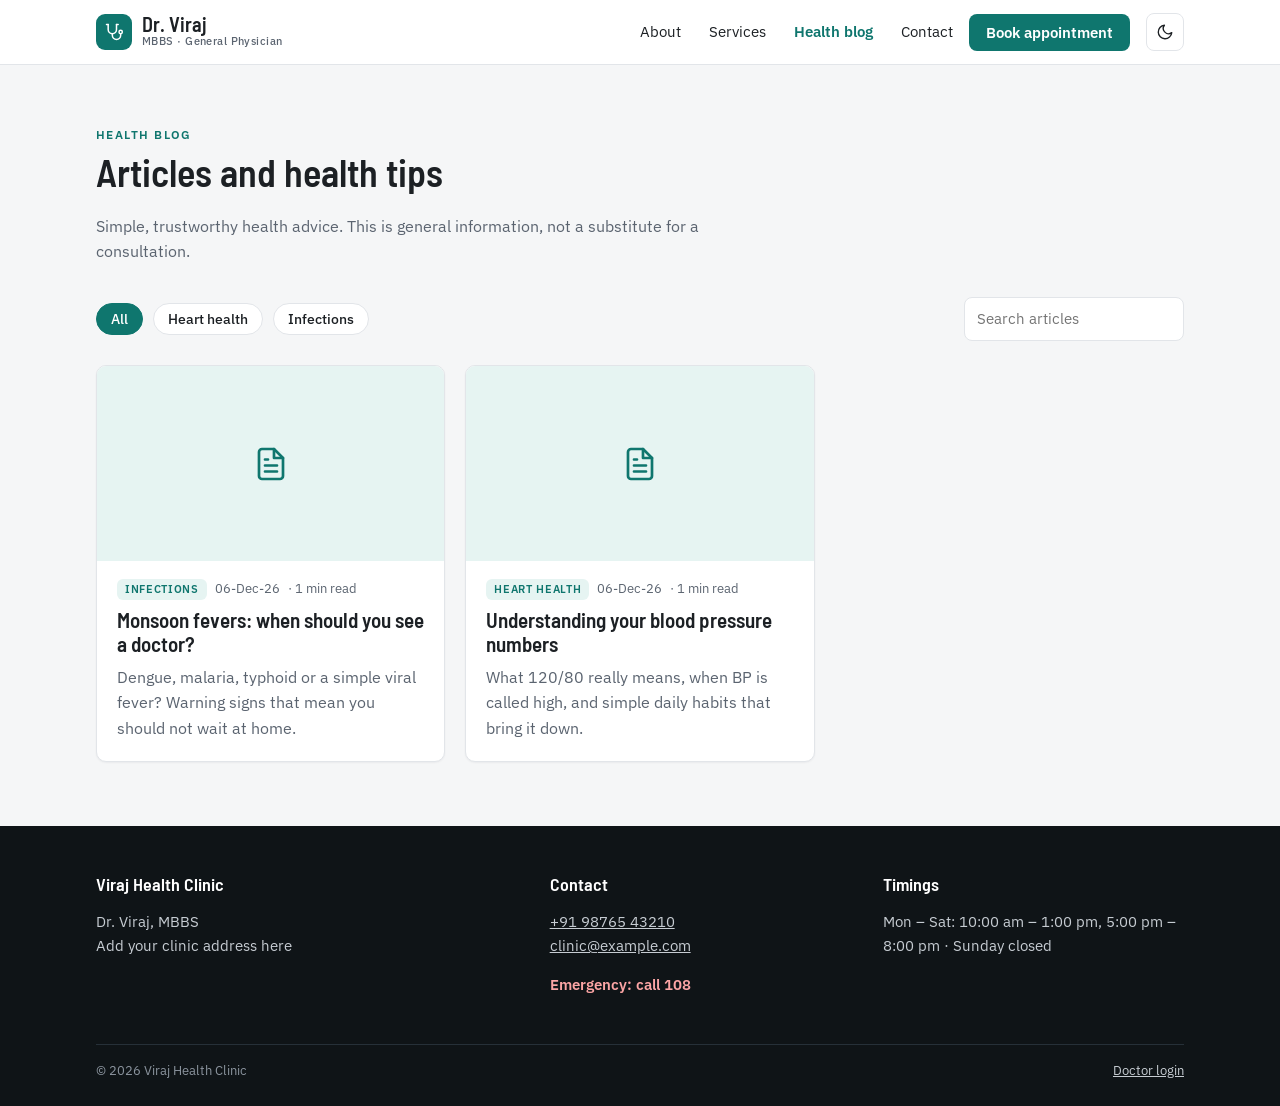
==== blog.html @ ebe46609 "Doctor website with appointment booking, health blog and dashboard Public site (home, services, book" ====
<!doctype html>
<html lang="en">
<head>
  <meta charset="utf-8">
  <meta name="viewport" content="width=device-width, initial-scale=1">
  <title>Health Blog</title>
  <meta name="description" content="Health articles written by your doctor.">
  <link rel="preconnect" href="https://fonts.googleapis.com">
  <link rel="preconnect" href="https://fonts.gstatic.com" crossorigin>
  <link href="https://fonts.googleapis.com/css2?family=Barlow+Semi+Condensed:wght@500;600;700&family=IBM+Plex+Mono:wght@400;500&family=IBM+Plex+Sans:wght@400;500;600&display=swap" rel="stylesheet">
  <link rel="stylesheet" href="assets/css/site.css">
  <link rel="icon" href="data:image/svg+xml,%3Csvg xmlns='http://www.w3.org/2000/svg' viewBox='0 0 32 32'%3E%3Crect width='32' height='32' rx='7' fill='%230f766e'/%3E%3Cpath d='M13 7h6v6h6v6h-6v6h-6v-6H7v-6h6z' fill='white'/%3E%3C/svg%3E">
</head>
<body>
  <header class="site-header">
    <div class="wrap">
      <a class="brand" href="index.html">
        <span class="brand-mark"><i data-icon="stethoscope" data-size="20"></i></span>
        <span class="brand-name"><span data-cfg="doctorName"></span><small><span data-cfg="qualification"></span> · <span data-cfg="role"></span></small></span>
      </a>
      <nav class="nav" id="nav">
        <a href="index.html#about">About</a>
        <a href="index.html#services">Services</a>
        <a href="blog.html" class="active">Health blog</a>
        <a href="index.html#contact">Contact</a>
        <a href="index.html#book" class="btn btn-primary" style="padding:10px 16px">Book appointment</a>
      </nav>
      <div class="header-actions">
        <button class="icon-btn theme-toggle" type="button" aria-label="Switch light or dark mode"><i data-icon="moon"></i></button>
        <button class="icon-btn menu-btn" type="button" aria-label="Open menu" aria-expanded="false" aria-controls="nav"><i data-icon="menu"></i></button>
      </div>
    </div>
  </header>

  <main id="blog-root">
    <section class="block" id="list-view">
      <div class="wrap">
        <div class="section-head">
          <div class="eyebrow">Health blog</div>
          <h2>Articles and health tips</h2>
          <p class="muted">Simple, trustworthy health advice. This is general information, not a substitute for a consultation.</p>
        </div>
        <div class="filters" id="cat-filters"></div>
        <div class="grid-3" id="all-posts"><div class="empty">Loading…</div></div>
      </div>
    </section>
    <article class="article" id="post-view" hidden></article>
  </main>

  <footer class="site-footer" id="contact">
    <div class="wrap">
      <div class="cols">
        <div>
          <h4 data-cfg="clinicName"></h4>
          <p><span data-cfg="doctorName"></span>, <span data-cfg="qualification"></span><br><span data-cfg="address"></span></p>
          <p id="map-link-wrap" hidden><a id="map-link" target="_blank" rel="noopener">Open in Google Maps</a></p>
        </div>
        <div>
          <h4>Contact</h4>
          <p><a data-cfg-tel="phone"></a><br><a data-cfg-mail="email"></a></p>
          <p class="emergency">Emergency: call 108</p>
        </div>
        <div>
          <h4>Timings</h4>
          <p data-cfg="hoursText"></p>
        </div>
      </div>
      <div class="bottom">
        <span>© <span id="year"></span> <span data-cfg="clinicName"></span></span>
        <a href="admin.html">Doctor login</a>
      </div>
    </div>
  </footer>

  <script src="config.js"></script>
  <script src="assets/js/icons.js"></script>
  <script src="assets/js/common.js"></script>
  <script src="assets/js/store.js"></script>
  <script src="assets/js/site.js"></script>
</body>
</html>
---- assets/css/site.css ----
/* ===== Public website ===== */
:root {
  --accent: #0f766e;
  --accent-strong: #0b5f58;
  --accent-soft: #e6f4f2;
  --on-accent: #ffffff;
  --bg: #f5f6f7;
  --surface: #ffffff;
  --text: #1c2024;
  --muted: #5b6470;
  --border: #e2e5e9;
  --green: #15803d; --green-soft: #e8f5ec;
  --red: #b42318; --red-soft: #fdecea;
  --amber: #b45309; --amber-soft: #fdf3e2;
  --shadow: 0 1px 2px rgba(16, 24, 40, .05);
  --radius: 10px;
  --f-head: "Barlow Semi Condensed", system-ui, sans-serif;
  --f-body: "IBM Plex Sans", system-ui, sans-serif;
  --f-mono: "IBM Plex Mono", ui-monospace, monospace;
  color-scheme: light;
}
@media (prefers-color-scheme: dark) {
  :root:not([data-theme="light"]) {
    --accent: #2bb3a3; --accent-strong: #4cc9b9; --accent-soft: #12302d; --on-accent: #06201d;
    --bg: #111417; --surface: #191d21; --text: #e8eaed; --muted: #9aa3ad; --border: #2a3036;
    --green: #4ade80; --green-soft: #13291b; --red: #f87171; --red-soft: #33191a; --amber: #fbbf24; --amber-soft: #33270f;
    --shadow: none; color-scheme: dark;
  }
}
:root[data-theme="dark"] {
  --accent: #2bb3a3; --accent-strong: #4cc9b9; --accent-soft: #12302d; --on-accent: #06201d;
  --bg: #111417; --surface: #191d21; --text: #e8eaed; --muted: #9aa3ad; --border: #2a3036;
  --green: #4ade80; --green-soft: #13291b; --red: #f87171; --red-soft: #33191a; --amber: #fbbf24; --amber-soft: #33270f;
  --shadow: none; color-scheme: dark;
}

* { box-sizing: border-box; }
html { scroll-behavior: smooth; }
body {
  margin: 0; background: var(--bg); color: var(--text);
  font: 16px/1.6 var(--f-body); -webkit-font-smoothing: antialiased; overflow-x: hidden;
}
h1, h2, h3, h4 { font-family: var(--f-head); line-height: 1.15; margin: 0 0 .5em; font-weight: 600; }
a { color: var(--accent); }
img { max-width: 100%; display: block; }
.wrap { max-width: 1120px; margin: 0 auto; padding: 0 16px; }
.eyebrow { font: 600 12px/1 var(--f-body); letter-spacing: .12em; text-transform: uppercase; color: var(--accent); margin-bottom: 10px; }
.muted { color: var(--muted); }
.mono { font-family: var(--f-mono); }

/* Header */
.site-header { position: sticky; top: 0; z-index: 30; background: color-mix(in srgb, var(--surface) 92%, transparent); backdrop-filter: blur(8px); border-bottom: 1px solid var(--border); }
.site-header .wrap { display: flex; align-items: center; gap: 16px; height: 64px; }
.brand { display: flex; align-items: center; gap: 10px; text-decoration: none; color: var(--text); min-width: 0; }
.brand-mark { width: 36px; height: 36px; border-radius: 9px; background: var(--accent); color: var(--on-accent); display: grid; place-items: center; flex: none; }
.brand-name { font: 600 20px/1 var(--f-head); white-space: nowrap; overflow: hidden; text-overflow: ellipsis; }
.brand-name small { display: block; font: 500 11px/1.4 var(--f-body); color: var(--muted); letter-spacing: .04em; }
.nav { margin-left: auto; display: flex; align-items: center; gap: 4px; }
.nav a { color: var(--text); text-decoration: none; padding: 8px 12px; border-radius: 8px; font-size: 15px; }
.nav a:hover { background: var(--accent-soft); color: var(--accent); }
.nav a.btn-primary, .nav a.btn-primary:hover { color: var(--on-accent); background: var(--accent); }
.nav a.active { color: var(--accent); font-weight: 600; }
.icon-btn { background: none; border: 1px solid var(--border); color: var(--text); width: 38px; height: 38px; border-radius: 8px; display: inline-grid; place-items: center; cursor: pointer; flex: none; }
.icon-btn:hover { border-color: var(--accent); color: var(--accent); }
.menu-btn { display: none; }

/* Buttons */
.btn { display: inline-flex; align-items: center; justify-content: center; gap: 8px; font: 600 15px/1 var(--f-body); padding: 12px 20px; border-radius: 8px; border: 1px solid transparent; cursor: pointer; text-decoration: none; transition: background .15s; }
.btn-primary { background: var(--accent); color: var(--on-accent); }
.btn-primary:hover { background: var(--accent-strong); }
.btn-ghost { background: var(--surface); color: var(--text); border-color: var(--border); }
.btn-ghost:hover { border-color: var(--accent); color: var(--accent); }
.btn:disabled { opacity: .6; cursor: not-allowed; }

/* Hero */
.hero { padding: 72px 0 56px; }
.hero .wrap { display: grid; grid-template-columns: 1.3fr 1fr; gap: 48px; align-items: center; }
.hero h1 { font-size: clamp(36px, 6vw, 58px); font-weight: 700; }
.hero h1 .deg { color: var(--accent); }
.hero p.lead { font-size: 18px; color: var(--muted); max-width: 540px; }
.hero-actions { display: flex; flex-wrap: wrap; gap: 12px; margin-top: 24px; }
.hero-card { background: var(--surface); border: 1px solid var(--border); border-radius: 14px; padding: 24px; box-shadow: var(--shadow); }
.hero-card h3 { font-size: 20px; }
.info-row { display: flex; gap: 12px; padding: 12px 0; border-top: 1px solid var(--border); }
.info-row:first-of-type { border-top: 0; }
.info-row svg { flex: none; color: var(--accent); margin-top: 3px; }
.info-row div { min-width: 0; overflow-wrap: anywhere; }
.info-row b { display: block; font-size: 13px; color: var(--muted); font-weight: 500; }

/* Sections */
section.block { padding: 64px 0; }
section.block.alt { background: var(--surface); border-top: 1px solid var(--border); border-bottom: 1px solid var(--border); }
.section-head { max-width: 640px; margin-bottom: 32px; }
.section-head h2 { font-size: clamp(28px, 4vw, 38px); }
.grid-3 { display: grid; grid-template-columns: repeat(3, 1fr); gap: 20px; }
.card { background: var(--surface); border: 1px solid var(--border); border-radius: var(--radius); padding: 22px; box-shadow: var(--shadow); }
.alt .card { background: var(--bg); }
.card h3 { font-size: 20px; }
.card p { margin: 0; color: var(--muted); }
.svc-icon { width: 40px; height: 40px; border-radius: 9px; background: var(--accent-soft); color: var(--accent); display: grid; place-items: center; margin-bottom: 14px; }
.about-grid { display: grid; grid-template-columns: 1fr 1.4fr; gap: 48px; align-items: start; }
.about-photo { aspect-ratio: 4/5; border-radius: 14px; background: linear-gradient(160deg, var(--accent-soft), var(--surface)); border: 1px solid var(--border); display: grid; place-items: center; color: var(--accent); }
.about-photo span { font: 700 72px/1 var(--f-head); }
.facts { display: flex; flex-wrap: wrap; gap: 10px; margin-top: 20px; }
.fact { border: 1px solid var(--border); border-radius: 999px; padding: 6px 14px; font-size: 14px; background: var(--surface); }

/* Blog cards */
.post-card { display: flex; flex-direction: column; text-decoration: none; color: inherit; padding: 0; overflow: hidden; transition: border-color .15s, transform .15s; }
.post-card:hover { border-color: var(--accent); transform: translateY(-2px); }
.post-cover { aspect-ratio: 16/9; background: var(--accent-soft); color: var(--accent); display: grid; place-items: center; overflow: hidden; }
.post-cover img { width: 100%; height: 100%; object-fit: cover; }
.post-body { padding: 18px 20px 20px; display: flex; flex-direction: column; gap: 8px; flex: 1; }
.post-body h3 { margin: 0; font-size: 21px; }
.post-meta { font-size: 13px; color: var(--muted); display: flex; gap: 8px; flex-wrap: wrap; align-items: center; }
.tag { display: inline-block; font: 600 11px/1 var(--f-body); letter-spacing: .06em; text-transform: uppercase; color: var(--accent); background: var(--accent-soft); padding: 5px 8px; border-radius: 6px; }
.empty { text-align: center; padding: 40px 16px; color: var(--muted); border: 1px dashed var(--border); border-radius: var(--radius); }

/* Booking form */
.book-grid { display: grid; grid-template-columns: 1fr 1.3fr; gap: 40px; align-items: start; }
.form { display: grid; grid-template-columns: 1fr 1fr; gap: 16px; }
.field { display: flex; flex-direction: column; gap: 6px; min-width: 0; }
.field.full { grid-column: 1 / -1; }
.field label { font-size: 14px; font-weight: 500; }
.field label .req { color: var(--red); }
.field input, .field select, .field textarea {
  font: inherit; font-size: 15px; color: var(--text); background: var(--surface);
  border: 1px solid var(--border); border-radius: 8px; padding: 10px 12px; width: 100%;
}
.field textarea { min-height: 90px; resize: vertical; }
.field input:focus, .field select:focus, .field textarea:focus { outline: 2px solid var(--accent); outline-offset: -1px; border-color: var(--accent); }
.slots { display: flex; flex-wrap: wrap; gap: 8px; }
.slot { font: 500 14px/1 var(--f-body); padding: 9px 12px; border: 1px solid var(--border); border-radius: 8px; background: var(--surface); color: var(--text); cursor: pointer; }
.slot:hover { border-color: var(--accent); }
.slot[aria-pressed="true"] { background: var(--accent); color: var(--on-accent); border-color: var(--accent); }
.slot:disabled { opacity: .4; cursor: not-allowed; text-decoration: line-through; }
.notice { display: flex; gap: 10px; align-items: flex-start; padding: 12px 14px; border-radius: 8px; font-size: 14px; }
.notice svg { flex: none; margin-top: 2px; }
.notice.ok { background: var(--green-soft); color: var(--green); }
.notice.err { background: var(--red-soft); color: var(--red); }
.notice.warn { background: var(--amber-soft); color: var(--amber); }
.steps { list-style: none; padding: 0; margin: 20px 0 0; display: grid; gap: 14px; }
.steps li { display: flex; gap: 12px; }
.steps .n { flex: none; width: 28px; height: 28px; border-radius: 50%; background: var(--accent-soft); color: var(--accent); display: grid; place-items: center; font: 700 14px/1 var(--f-head); }

/* Article */
.article { max-width: 760px; margin: 0 auto; padding: 48px 16px 64px; }
.article h1 { font-size: clamp(32px, 5vw, 46px); font-weight: 700; }
.article .cover { border-radius: 12px; margin: 24px 0; aspect-ratio: 16/9; object-fit: cover; width: 100%; }
.prose { font-size: 17.5px; line-height: 1.75; overflow-wrap: anywhere; }
.prose h2 { font-size: 28px; margin-top: 1.6em; }
.prose h3 { font-size: 23px; margin-top: 1.4em; }
.prose h4 { font-size: 19px; margin-top: 1.2em; }
.prose blockquote { margin: 1.4em 0; padding: 12px 18px; border-left: 4px solid var(--accent); background: var(--accent-soft); border-radius: 0 8px 8px 0; }
.prose code { font-family: var(--f-mono); font-size: .9em; background: var(--accent-soft); padding: 1px 5px; border-radius: 4px; }
.prose hr { border: 0; border-top: 1px solid var(--border); margin: 2em 0; }
.prose ul, .prose ol { padding-left: 1.4em; }
.disclaimer { margin-top: 40px; font-size: 14px; color: var(--muted); border-top: 1px solid var(--border); padding-top: 16px; }
.filters { display: flex; flex-wrap: wrap; gap: 10px; margin-bottom: 24px; align-items: center; }
.chip { font: 500 14px/1 var(--f-body); padding: 8px 14px; border-radius: 999px; border: 1px solid var(--border); background: var(--surface); color: var(--text); cursor: pointer; }
.chip[aria-pressed="true"] { background: var(--accent); color: var(--on-accent); border-color: var(--accent); }
.search { margin-left: auto; min-width: 220px; font: inherit; font-size: 15px; padding: 9px 12px; border: 1px solid var(--border); border-radius: 8px; background: var(--surface); color: var(--text); }

/* Footer */
.site-footer { background: #0f1417; color: #c6ccd2; padding: 48px 0 24px; font-size: 15px; }
.site-footer .cols { display: grid; grid-template-columns: 1.4fr 1fr 1fr; gap: 32px; }
.site-footer h4 { color: #fff; font-size: 18px; }
.site-footer a { color: #c6ccd2; }
.site-footer .bottom { border-top: 1px solid #263038; margin-top: 32px; padding-top: 16px; display: flex; flex-wrap: wrap; gap: 12px; justify-content: space-between; font-size: 13px; color: #8b949e; }
.emergency { color: #fca5a5; font-weight: 600; }

/* Mobile */
@media (max-width: 900px) {
  .hero .wrap, .about-grid, .book-grid { grid-template-columns: 1fr; gap: 32px; }
  .grid-3 { grid-template-columns: 1fr 1fr; }
  .site-footer .cols { grid-template-columns: 1fr; }
  .about-photo { max-width: 320px; }
}
@media (max-width: 720px) {
  .menu-btn { display: inline-grid; }
  .nav { position: fixed; top: 64px; left: 0; right: 0; background: var(--surface); flex-direction: column; align-items: stretch; padding: 8px 16px 16px; border-bottom: 1px solid var(--border); display: none; margin: 0; }
  .nav.open { display: flex; }
  .nav a { padding: 12px; }
  .header-actions { margin-left: auto; display: flex; gap: 8px; }
  .grid-3, .form { grid-template-columns: 1fr; }
  .hero { padding: 40px 0; }
  section.block { padding: 48px 0; }
  .search { margin-left: 0; width: 100%; min-width: 0; }
}
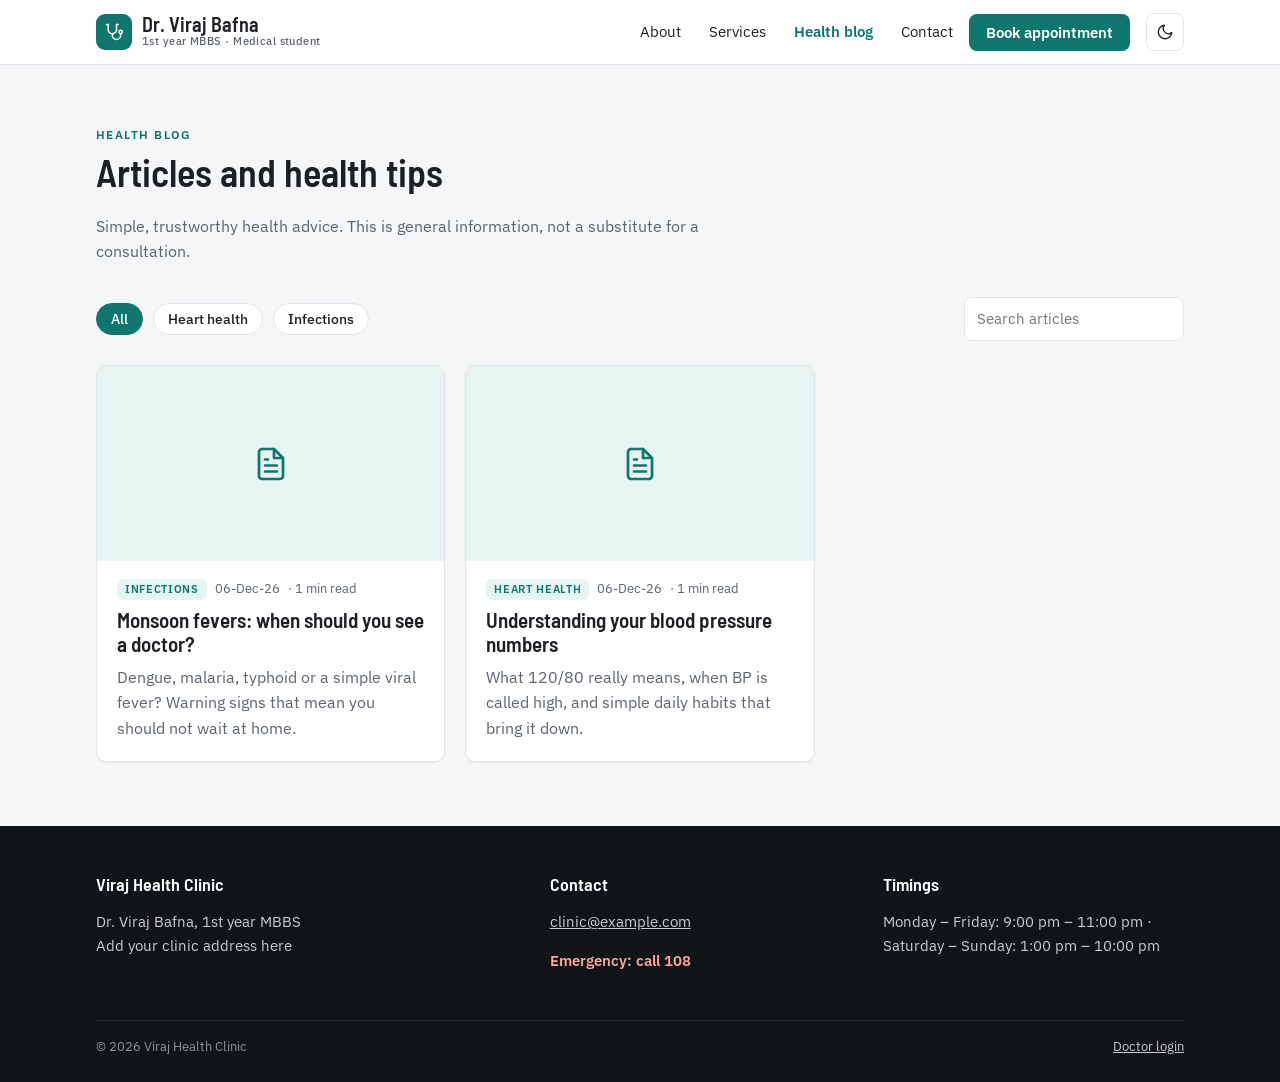
==== commit cac1194c: "Remove the clinic phone number from the website Co-Authored-By: Claude Opus 5.5 <noreply@anthropic.c" ====
--- a/blog.html
+++ b/blog.html
@@ -57,7 +57,7 @@
         </div>
         <div>
           <h4>Contact</h4>
-          <p><a data-cfg-tel="phone"></a><br><a data-cfg-mail="email"></a></p>
+          <p><a data-cfg-mail="email"></a></p>
           <p class="emergency">Emergency: call 108</p>
         </div>
         <div>
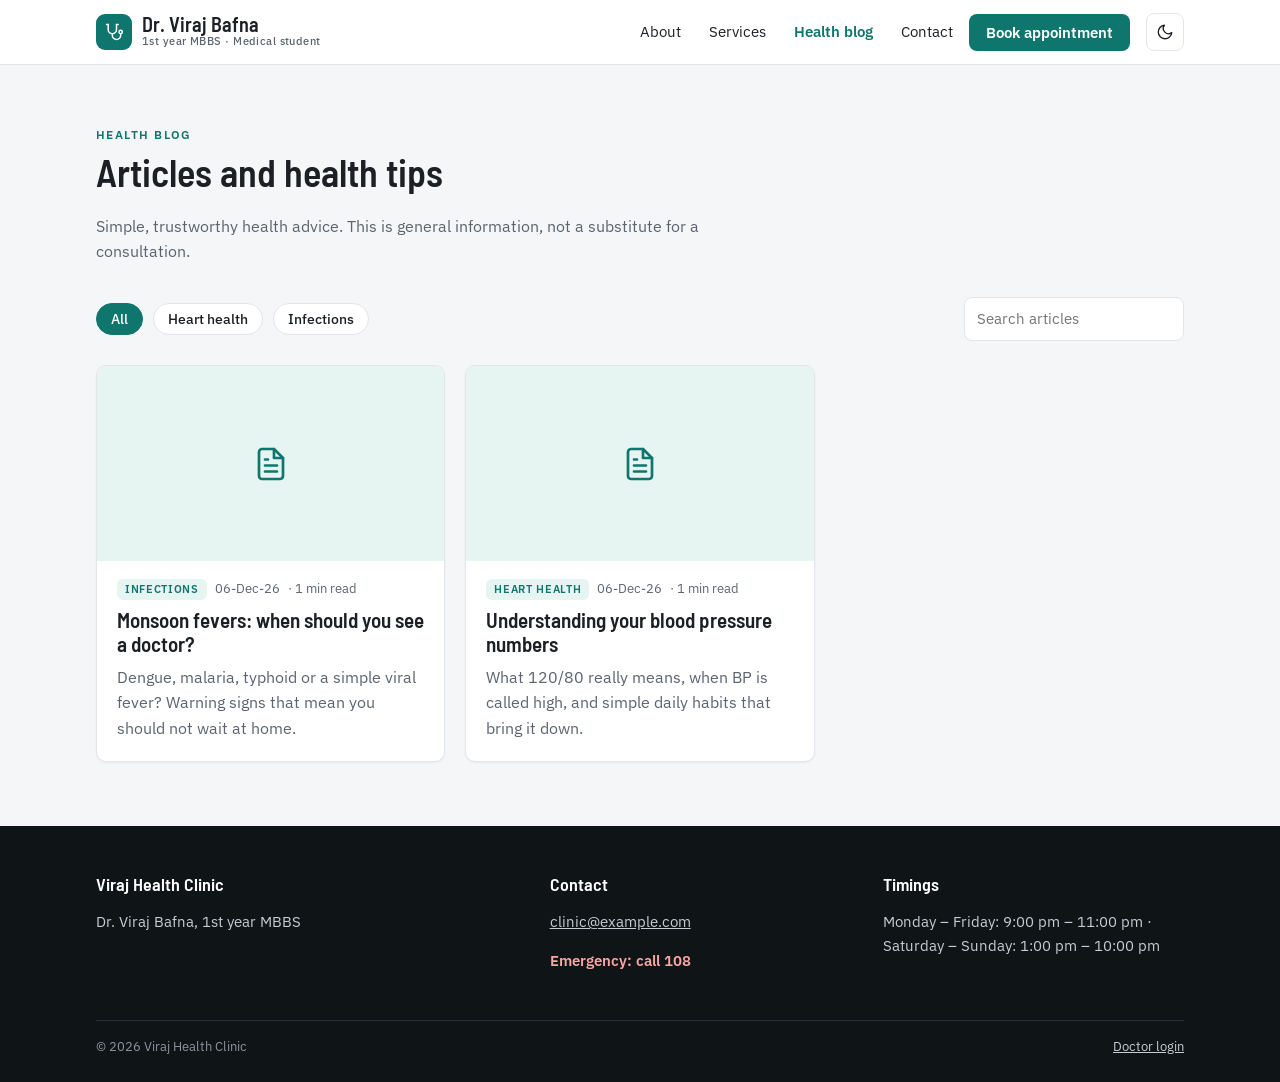
==== commit 562fafb0: "Remove the clinic address and map link from the website Co-Authored-By: Claude Opus 5.5 <noreply@ant" ====
--- a/blog.html
+++ b/blog.html
@@ -52,8 +52,7 @@
       <div class="cols">
         <div>
           <h4 data-cfg="clinicName"></h4>
-          <p><span data-cfg="doctorName"></span>, <span data-cfg="qualification"></span><br><span data-cfg="address"></span></p>
-          <p id="map-link-wrap" hidden><a id="map-link" target="_blank" rel="noopener">Open in Google Maps</a></p>
+          <p><span data-cfg="doctorName"></span>, <span data-cfg="qualification"></span></p>
         </div>
         <div>
           <h4>Contact</h4>
